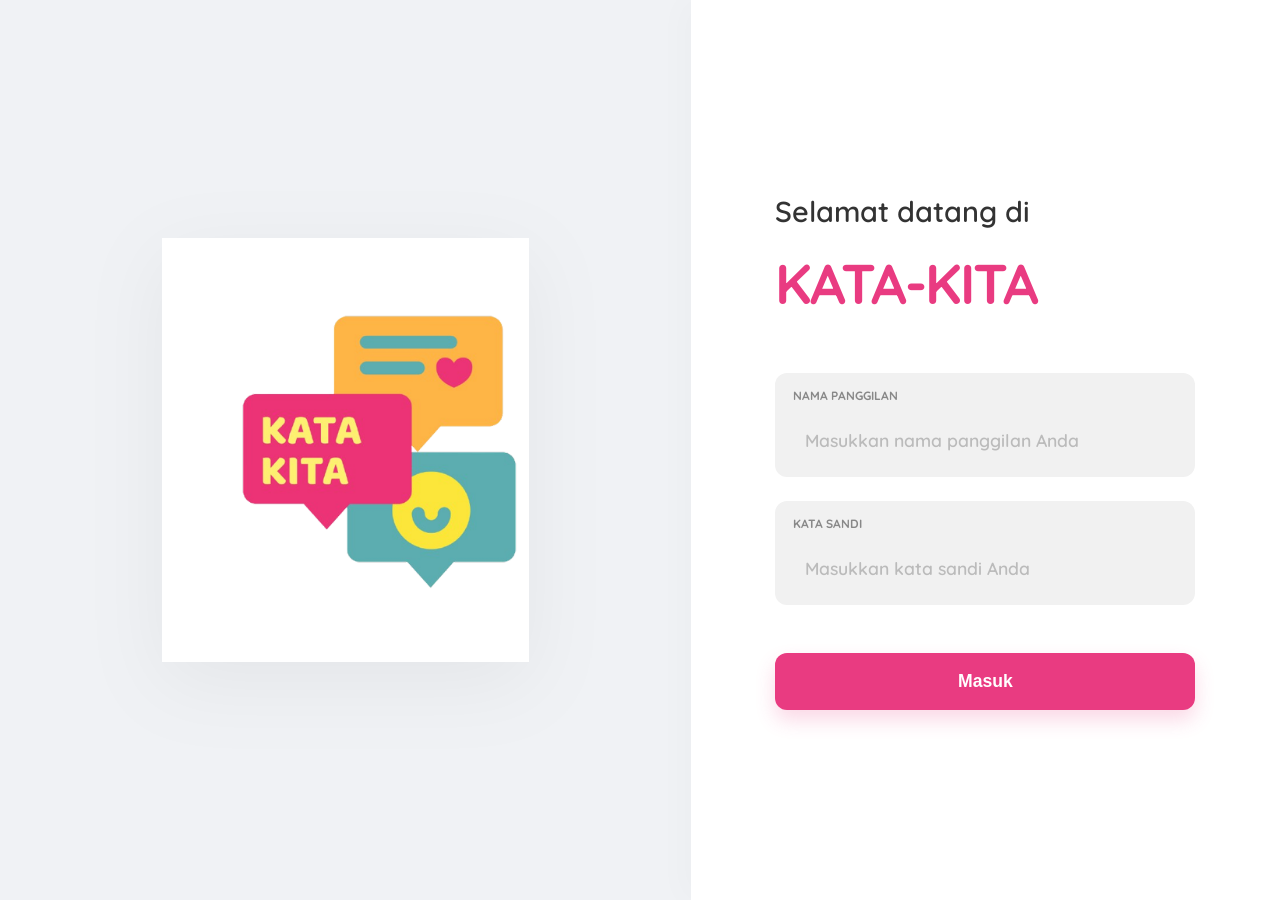
==== index.html @ 4e247f88 "translate indo english" ====
<!DOCTYPE html>
<html lang="en">

<head>
    <meta charset="UTF-8">
    <meta name="viewport" content="width=device-width, initial-scale=1.0">
    <link rel="stylesheet" href="css/global.css">
    <script src="js/translations.js"></script>
    <script src="js/main.js" defer></script>
    <style>
        body {
            background-color: #f5f5f5;
            display: flex;
            align-items: center;
            justify-content: center;
            min-height: 100vh;
            margin: 0;
            font-family: 'Quicksand', system-ui, -apple-system, sans-serif;
            font-weight: 600;
        }

        .split-container {
            display: flex;
            width: 100%;
            height: 100vh;
            background-color: #f7f8fa;
        }

        /* Left Side Illustration */
        .illustration-side {
            flex: 1.2;
            display: flex;
            align-items: center;
            justify-content: center;
            padding: 40px;
            background-color: #f0f2f5;
        }

        .illustration-side img {
            max-width: 80%;
            height: auto;
            filter: drop-shadow(0 20px 40px rgba(0,0,0,0.05));
        }

        /* Right Side Form */
        .form-side {
            flex: 1;
            background-color: white;
            display: flex;
            align-items: center;
            justify-content: center;
            padding: 40px;
            box-shadow: -10px 0 30px rgba(0,0,0,0.02);
        }

        .login-card {
            width: 100%;
            max-width: 420px;
            text-align: left;
        }

        .welcome-text {
            font-size: 1.8rem;
            color: #333;
            margin-bottom: 8px;
            font-weight: 600;
        }

        .brand-name {
            font-size: 3.5rem;
            color: var(--color-primary);
            font-weight: 900;
            margin-bottom: 48px;
            letter-spacing: -2px;
            text-transform: uppercase;
        }

        /* Google Button */
        .google-btn {
            width: 100%;
            display: flex;
            align-items: center;
            justify-content: center;
            gap: 12px;
            padding: 16px;
            background: white;
            border: 1px solid #e0e0e0;
            border-radius: 12px;
            color: #555;
            font-weight: 600;
            font-size: 1rem;
            cursor: pointer;
            transition: all 0.2s ease;
            box-shadow: 0 2px 4px rgba(0,0,0,0.05);
            margin-bottom: 32px;
        }

        .google-btn:hover {
            background: #fafafa;
            border-color: #ccc;
            transform: translateY(-1px);
            box-shadow: 0 4px 8px rgba(0,0,0,0.08);
        }

        .google-icon {
            width: 20px;
            height: 20px;
        }

        /* Divider */
        .divider {
            display: flex;
            align-items: center;
            gap: 16px;
            margin-bottom: 32px;
            color: #aaa;
            font-size: 0.85rem;
            font-weight: 600;
        }

        .divider::before, .divider::after {
            content: "";
            flex: 1;
            height: 1px;
            background-color: #eee;
        }

        /* Input Styles */
        .input-group {
            margin-bottom: 24px;
            background: #f1f1f1;
            padding: 12px 16px;
            border-radius: 12px;
            display: flex;
            flex-direction: column;
            border: 2px solid transparent;
            transition: all 0.2s ease;
        }

        .input-group:focus-within {
            background: white;
            border-color: var(--color-primary);
            box-shadow: 0 0 0 4px rgba(233, 59, 129, 0.1);
        }

        .input-group label {
            font-size: 0.75rem;
            color: #888;
            font-weight: 700;
            text-transform: uppercase;
            margin-bottom: 4px;
        }

        .input-group input {
            background: transparent;
            border: none;
            outline: none;
            font-size: 1.1rem;
            color: #333;
            font-weight: 600;
            width: 100%;
        }

        .input-group input::placeholder {
            color: #bbb;
        }

        .login-btn {
            width: 100%;
            padding: 18px;
            background-color: var(--color-primary);
            color: white;
            border: none;
            border-radius: 12px;
            font-size: 1.1rem;
            font-weight: 700;
            cursor: pointer;
            transition: all 0.3s ease;
            box-shadow: 0 10px 20px rgba(233, 59, 129, 0.2);
        }

        .login-btn:hover {
            background-color: var(--color-accent);
            transform: translateY(-2px);
            box-shadow: 0 15px 30px rgba(233, 59, 129, 0.3);
        }

        @media (max-width: 900px) {
            .illustration-side {
                display: none;
            }
            .form-side {
                flex: 1;
            }
        }
    </style>
</head>

<body>
    <div class="split-container">
        <!-- Left Side: Illustration -->
        <div class="illustration-side">
            <img src="images/logo-only.png" alt="KATA-KITA Illustration" style="max-width: 60%; height: auto;">
        </div>

        <!-- Right Side: Login Form -->
        <div class="form-side">
            <div class="login-card animate-fade-in">
                <h2 class="welcome-text" data-i18n="login_welcome_to">Welcome to</h2>
                <h1 class="brand-name">KATA-KITA</h1>

                <!-- Manual Nickname Login -->
                <form id="loginForm" style="margin-top: 24px;">
                    <div class="input-group">
                        <label for="username" data-i18n="login_nickname_label">Nickname</label>
                        <input type="text" id="username" placeholder="Enter your nickname" required autocomplete="off" data-i18n="login_nickname_placeholder">
                    </div>
                    <div class="input-group" style="margin-top: 16px;">
                        <label for="password" data-i18n="login_password_label">Password</label>
                        <input type="password" id="password" placeholder="Enter your password" required autocomplete="off" data-i18n="login_password_placeholder">
                    </div>
                    <button type="submit" class="login-btn" style="margin-top: 24px;" data-i18n="login_button">Login</button>
                </form>
            </div>
        </div>
    </div>

    <script>
        document.getElementById('loginForm').addEventListener('submit', (e) => {
            e.preventDefault();
            const username = document.getElementById('username').value.trim();

            if (username.length > 0) {
                // Save user and init points if first time
                localStorage.setItem('katakita_user', username);
                if (!localStorage.getItem('katakita_points')) {
                    localStorage.setItem('katakita_points', '0');
                }

                // Smooth transition
                document.querySelector('.form-side').style.opacity = '0';
                document.querySelector('.form-side').style.transform = 'translateX(20px)';
                
                setTimeout(() => {
                    window.location.href = 'pages/myspace.html';
                }, 400);
            }
        });
    </script>
</body>

</html>
---- css/global.css ----
@import url('https://fonts.googleapis.com/css2?family=Fredoka:wght@300;400;500;600;700&family=Quicksand:wght@300;400;500;600;700&display=swap');

:root {
  /* Dashboard Color Palette - Shared/Constant */
  --color-primary: #E93B81;
  /* Main Pink */
  --font-heading: 'Fredoka', sans-serif;

  --sidebar-width: 260px;
  --header-height: 64px;

  --radius-sm: 8px;
  --radius-md: 16px;
  --radius-lg: 24px;

  --transition-speed: 0.3s;

  /* Mood Tracker Colors (Light Default) */
  --color-mood-bar-bg: #E8F5E9;
  --color-mood-cal-bg: #F3E8FF;
  --color-gauge-track: #EEEEEE;
  --color-calendar-day: #FFFFFF;
}

/* Light Theme (Default) */
[data-theme="light"],
:root:not([data-theme="dark"]) {
  --color-bg-sidebar: #FFFFFF;
  --color-bg-page: #FDFBFC;
  --color-border: #F0F2F5;
  --color-text-main: #2D3748;
  --color-text-muted: #718096;

  /* Additional theme colors for landing/login pages */
  --color-bg-primary: #FFF0F5;
  --color-secondary: #FFE4E1;
  --color-accent: #FFB6C1;

  /* Additional theme colors for components */
  --color-bg-light: #F7FAFC;
  --color-bg-secondary: #F3F0FF;
  --color-input-bg: #FFFFFF;
  --color-card-alt: #F8F7FF;
  --color-white: #FFFFFF;
  --shadow-sm: 0 2px 10px rgba(0, 0, 0, 0.05);
  --shadow-md: 0 4px 20px rgba(0, 0, 0, 0.08);
  --header-bg: rgba(255, 255, 255, 0.9);
  --card-bg: #FFFFFF;
  --color-secondary-brand: #4A154B;
  --color-nav-hover: #FEEFF5;
  --color-nav-active: #FEEDF4;
  --color-icon-hover: #F7FAFC;
}

/* Dark Theme */
[data-theme="dark"] {
  --color-bg-sidebar: #1A202C;
  --color-bg-page: #171923;
  --color-border: #2D3748;
  --color-text-main: #EDF2F7;
  --color-text-muted: #A0AEC0;

  --color-bg-primary: #2D1B24;
  --color-bg-secondary: #2D3748;
  /* Darker secondary for settings */
  --color-input-bg: #1A202C;
  --color-card-alt: #2D3748;
  --color-secondary: #3D2B32;
  --color-accent: #4D3B40;

  --color-bg-light: #2D3748;
  --color-white: #4A5568;
  --shadow-sm: 0 2px 10px rgba(0, 0, 0, 0.3);
  --shadow-md: 0 4px 20px rgba(0, 0, 0, 0.5);
  --header-bg: rgba(26, 32, 44, 0.9);
  --card-bg: #1A202C;
  --color-secondary-brand: #E9D8FD;

  /* Nav Hover states */
  --color-nav-hover: #2D1B24;
  --color-nav-active: #3D2B32;
  --color-icon-hover: #2D3748;

  --color-mood-bar-bg: #1B2E1B;
  --color-mood-cal-bg: #211B2E;
  --color-gauge-track: #2D3748;
  --color-calendar-day: #2D3748;
}


* {
  margin: 0;
  padding: 0;
  box-sizing: border-box;
}

body {
  font-family: 'Quicksand', sans-serif;
  font-weight: 700;
  font-size: 1.15rem;
  background-color: var(--color-bg-page);
  color: var(--color-text-main);
  line-height: 1.5;
  overflow-x: hidden;
}

a {
  text-decoration: none;
  color: inherit;
}

/* Remove global transition that causes flashing on page load */
/* Transitions will be handled by specific components or during theme toggle only */

.card {
  background: var(--card-bg);
  border-radius: var(--radius-md);
  border: 1px solid var(--color-border);
  box-shadow: var(--shadow-sm);
  transition: transform 0.3s ease, box-shadow 0.3s ease, background-color 0.3s ease;
}

/* Dashboard Wrapper */
.dashboard-wrapper {
  display: flex;
  height: 100vh;
  width: 100vw;
}

/* Sidebar */
.sidebar {
  width: var(--sidebar-width);
  background: var(--color-bg-sidebar);
  border-right: 1px solid var(--color-border);
  display: flex;
  flex-direction: column;
  padding: 24px 0;
  z-index: 100;
  box-shadow: 4px 0 24px rgba(0, 0, 0, 0.02);
  /* Soft shadow for depth */
}

/* ... */
.sidebar-logo {
  padding: 8px;
  margin-bottom: 32px;
  display: flex;
  align-items: center;
  justify-content: center;
  background: transparent !important;
  margin-left: 10px;
  margin-right: 10px;
}

.sidebar-logo img {
  width: 100%;
  height: auto;
  max-height: 120px;
  /* Maximum visibility */
  object-fit: contain;
  mix-blend-mode: multiply;
}

[data-theme="dark"] .sidebar-logo {
  background: transparent;
  box-shadow: none;
}

[data-theme="dark"] .sidebar-logo img {
  filter: invert(1) hue-rotate(180deg) brightness(1.2) contrast(1.1);
  mix-blend-mode: normal;
}

.nav-section {
  padding: 0 16px;
  flex-grow: 1;
}

.nav-label {
  display: none;
}

.sidebar-nav {
  list-style: none;
}

.sidebar-nav li {
  margin-bottom: 4px;
}

.sidebar-nav a {
  display: flex;
  align-items: center;
  gap: 12px;
  padding: 12px 14px;
  border-radius: 14px;
  font-size: 0.95rem;
  font-weight: 600;
  color: var(--color-text-muted);
  transition: all 0.2s ease;
  position: relative;
}

.sidebar-nav a::after {
  content: '...';
  position: absolute;
  right: 14px;
  font-size: 1.2rem;
  line-height: 0;
  margin-top: -4px;
  opacity: 0;
  transition: opacity 0.2s ease;
}

.sidebar-nav a:hover::after,
.sidebar-nav a.active::after {
  opacity: 1;
}

.sidebar-nav a:hover {
  background: var(--color-nav-hover);
  color: var(--color-primary);
}

.sidebar-nav a.active {
  background: var(--color-nav-active);
  color: var(--color-primary);
  font-weight: 600;
}

.dot {
  width: 10px;
  height: 10px;
  border-radius: 50%;
  flex-shrink: 0;
}

.dot.green {
  background: #48BB78;
}

.dot.orange {
  background: #ED8936;
}

.dot.purple {
  background: #9F7AEA;
}

.dot.blue {
  background: #4299E1;
}

.dot.pink {
  background: #E93B81;
}

.sidebar-footer {
  padding: 24px 16px 0;
  border-top: 1px solid var(--color-border);
}

/* Main Content Area */
.main-view {
  flex-grow: 1;
  display: flex;
  flex-direction: column;
  height: 100vh;
  overflow-y: auto;
}

/* Top Header */
.top-header {
  height: 80px;
  display: flex;
  align-items: center;
  justify-content: space-between;
  padding: 0 24px;
  border-bottom: 1px solid var(--color-border);
  background: var(--header-bg);
  backdrop-filter: blur(10px);
  position: sticky;
  top: 0;
  z-index: 90;
  transition: background var(--transition-speed) ease, border var(--transition-speed) ease;
}

.header-center {
  flex-grow: 1;
  display: flex;
  justify-content: center;
}

.header-center img {
  height: 40px;
}

.header-right {
  display: flex;
  align-items: center;
  gap: 24px;
}

.header-icons {
  display: flex;
  gap: 8px;
  color: var(--color-text-muted);
}

.header-icons span {
  cursor: pointer;
  font-size: 1.5rem;
  transition: all 0.2s ease;
  display: flex;
  align-items: center;
  justify-content: center;
  width: 48px;
  height: 48px;
  border-radius: 50%;
}

.header-icons span svg {
  width: 24px;
  height: 24px;
}

.header-icons span:hover {
  background: var(--color-icon-hover);
  color: var(--color-primary);
  transform: translateY(-2px);
}

.user-profile {
  display: flex;
  align-items: center;
  gap: 16px;
  cursor: pointer;
  padding: 6px 14px;
  border-radius: 24px;
  transition: all 0.2s ease;
}

.user-profile:hover {
  background: var(--color-icon-hover);
}

.user-profile svg {
  width: 20px;
  height: 20px;
}

.user-info {
  display: flex;
  flex-direction: column;
  align-items: flex-end;
}

.user-name {
  font-size: 1.05rem;
  font-weight: 700;
  color: var(--color-text-main);
  line-height: 1.2;
}

.points-badge {
  display: flex;
  align-items: center;
  gap: 6px;
  font-size: 0.85rem;
  color: var(--color-text-muted);
  margin-top: 4px;
}

.points-badge span:first-child {
  color: #F6AD55;
  /* Yellow star */
}

.profile-avatar {
  width: 44px;
  height: 44px;
  border-radius: 50%;
  background: var(--color-secondary);
  display: flex;
  align-items: center;
  justify-content: center;
  color: white;
  font-size: 1rem;
  border: 1.5px solid white;
  box-shadow: 0 2px 6px rgba(0, 0, 0, 0.05);
  overflow: hidden;
}

.profile-avatar img {
  width: 100%;
  height: 100%;
  object-fit: cover;
}

/* Container & Page Layout */
.page-container,
.container {
  padding: 24px;
  max-width: 1100px;
  margin: 0 auto;
  width: 100%;
}

.animate-fade-in {
  animation: none !important;
  opacity: 1 !important;
  transform: none !important;
}

@keyframes fadeIn {
  from {
    opacity: 0;
    transform: translateY(10px);
  }

  to {
    opacity: 1;
    transform: translateY(0);
  }
}

/* Common Card */
.card {
  background: var(--card-bg);
  border-radius: var(--radius-md);
  padding: 24px;
  box-shadow: var(--shadow-sm);
  border: 1px solid var(--color-border);
  transition: background var(--transition-speed) ease, border var(--transition-speed) ease, box-shadow var(--transition-speed) ease;
}

/* FAB */
.fab {
  position: fixed;
  bottom: 32px;
  right: 32px;
  width: 64px;
  height: 64px;
  background: var(--color-primary);
  color: white;
  border-radius: 50%;
  border: none;
  cursor: pointer;
  box-shadow: 0 8px 32px rgba(233, 59, 129, 0.3);
  display: flex;
  align-items: center;
  justify-content: center;
  z-index: 200;
  transition: all 0.3s cubic-bezier(0.175, 0.885, 0.32, 1.275);
}

.fab:hover {
  transform: scale(1.1) rotate(5deg);
  box-shadow: 0 10px 25px rgba(233, 59, 129, 0.3);
  border: 2px solid rgba(255, 255, 255, 0.3);
}

/* Responsive */
@media (max-width: 1024px) {
  :root {
    --sidebar-width: 80px;
  }

  .nav-label,
  .sidebar-nav span,
  .user-name {
    display: none;
  }

  .sidebar-logo {
    padding: 0;
    display: flex;
    justify-content: center;
  }
}

/* Legacy Navbar Rules for Non-Dashboard Pages (Backwards Compatibility) */

/* Helper Text Classes */
.text-primary {
  color: var(--color-primary);
}

.text-secondary {
  color: var(--color-secondary-brand);
}

.text-muted {
  color: var(--color-text-muted);
}

.emoji-large {
  font-size: 1.8rem;
}

/* Header Formatting */
.header-title {
  font-family: var(--font-heading);
  font-size: 1.5rem;
  font-weight: 700;
  display: flex;
  align-items: center;
  gap: 8px;
}

/* Modals */
.modal {
  display: none;
  position: fixed;
  top: 0;
  left: 0;
  width: 100%;
  height: 100%;
  background: rgba(0, 0, 0, 0.5);
  z-index: 1000;
  justify-content: center;
  align-items: center;
}

.modal-content {
  width: 90%;
  max-width: 500px;
  position: relative;
  border-radius: var(--radius-lg);
  padding: 32px;
}

.modal-title {
  font-family: var(--font-heading);
  margin-bottom: 8px;
  color: var(--color-text-main);
}

.modal-subtitle {
  color: var(--color-text-muted);
  font-size: 0.9rem;
  margin-bottom: 20px;
}

/* Form Styles */
.compose-form {
  margin-top: 20px;
}

.input-group {
  margin-bottom: 20px;
  display: flex;
  flex-direction: column;
  gap: 8px;
}

.input-group label {
  font-weight: 600;
  font-size: 0.85rem;
  color: var(--color-text-main);
}

.input-group select,
.input-group input,
.input-group textarea {
  width: 100%;
  padding: 12px;
  border-radius: 12px;
  border: 1px solid var(--color-border);
  background: var(--color-bg-light);
  color: var(--color-text-main);
  font-family: inherit;
  transition: border-color 0.2s ease, background var(--transition-speed) ease, color var(--transition-speed) ease;
}

.input-group select:focus,
.input-group input:focus,
.input-group textarea:focus {
  outline: none;
  border-color: var(--color-primary);
}

.input-group textarea {
  resize: vertical;
  min-height: 100px;
}

.modal-actions {
  display: flex;
  gap: 12px;
  justify-content: flex-end;
  margin-top: 24px;
}

.btn {
  padding: 10px 24px;
  border-radius: 20px;
  font-weight: 600;
  cursor: pointer;
  transition: all 0.2s ease;
  font-family: inherit;
  border: none;
}

.btn-primary {
  background: var(--color-primary);
  color: white;
}

.btn-primary:hover {
  background: #D53272;
}

.btn-secondary {
  background: var(--card-bg);
  border: 1px solid var(--color-border);
  color: var(--color-text-main);
}

.btn-secondary:hover {
  background: var(--color-bg-light);
}

/* Theme Toggle Specifics */
.theme-toggle-btn .sun-icon {
  display: none;
}

.theme-toggle-btn .moon-icon {
  display: block;
}

[data-theme="dark"] .theme-toggle-btn .sun-icon {
  display: block;
}

[data-theme="dark"] .theme-toggle-btn .moon-icon {
  display: none;
}

[data-theme="dark"] .theme-toggle-btn {
  color: #F6AD55;
}

/* Custom Modal Popup */
.custom-modal-overlay {
  position: fixed;
  top: 0;
  left: 0;
  width: 100%;
  height: 100%;
  background: rgba(0, 0, 0, 0.4);
  backdrop-filter: blur(4px);
  display: flex;
  align-items: center;
  justify-content: center;
  z-index: 1000;
  opacity: 0;
  visibility: hidden;
  transition: all 0.3s ease;
}

.custom-modal-overlay.active {
  opacity: 1;
  visibility: visible;
}

.custom-modal {
  background: var(--color-bg-sidebar);
  width: 90%;
  max-width: 400px;
  padding: 32px;
  border-radius: var(--radius-lg);
  box-shadow: 0 20px 40px rgba(0, 0, 0, 0.2);
  transform: translateY(20px);
  transition: all 0.3s cubic-bezier(0.34, 1.56, 0.64, 1);
  text-align: center;
}

.custom-modal-overlay.active .custom-modal {
  transform: translateY(0);
}

.modal-icon {
  font-size: 3rem;
  margin-bottom: 20px;
  display: block;
}

.modal-title {
  font-size: 1.5rem;
  font-weight: 700;
  color: var(--color-text-main);
  margin-bottom: 12px;
}

.modal-body {
  font-size: 1rem;
  color: var(--color-text-muted);
  line-height: 1.6;
  margin-bottom: 28px;
}

.modal-close-btn {
  background: var(--color-primary);
  color: white;
  border: none;
  padding: 12px 32px;
  border-radius: 12px;
  font-weight: 600;
  cursor: pointer;
  transition: all 0.2s ease;
  width: 100%;
}

.modal-close-btn:hover {
  filter: brightness(1.1);
  transform: translateY(-2px);
  box-shadow: 0 4px 12px rgba(233, 59, 129, 0.3);
}

[data-theme="dark"] .custom-modal {
  border: 1px solid rgba(255, 255, 255, 0.1);
}
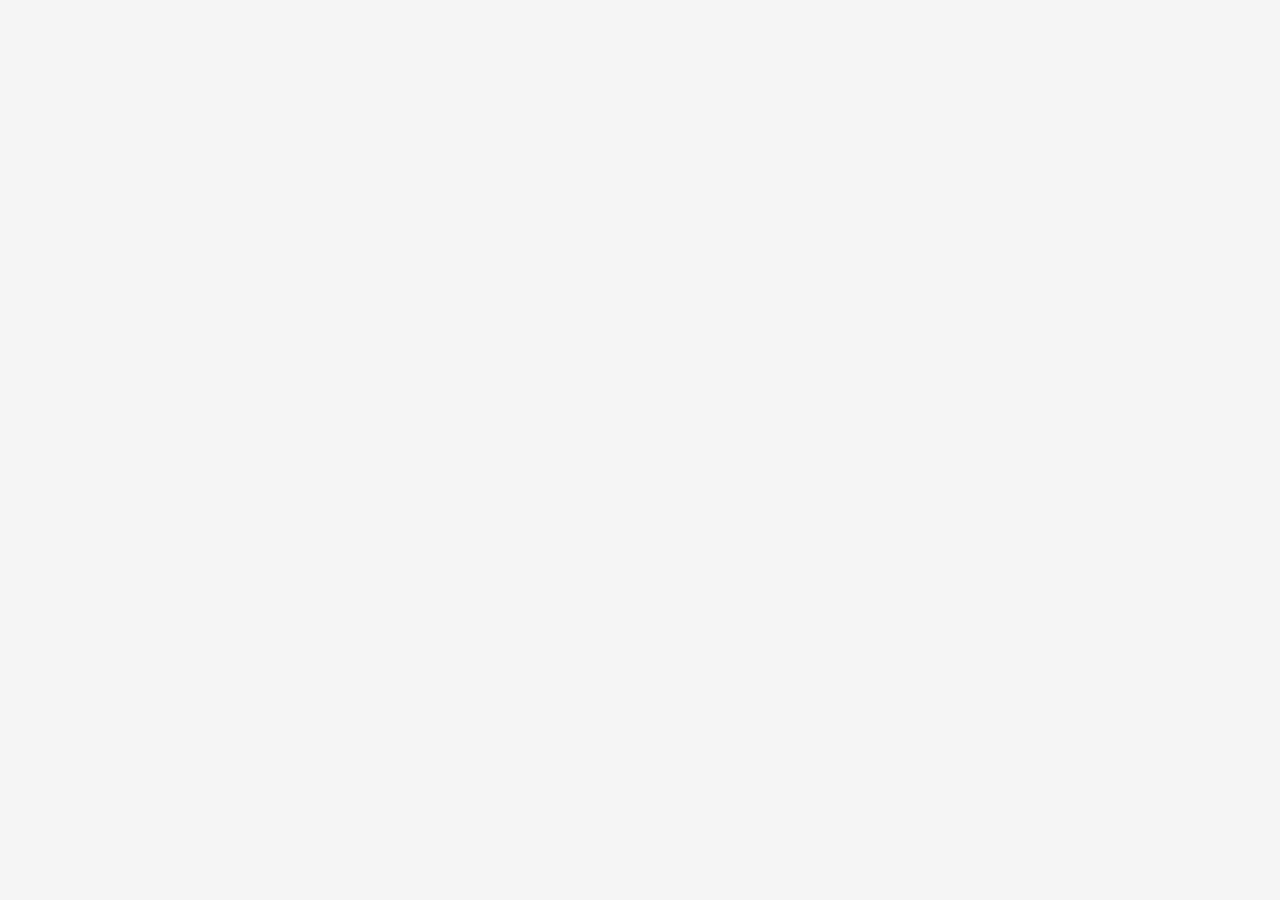
==== commit 0614a5db: "progress2: fix bug language" ====
--- a/index.html
+++ b/index.html
@@ -39,7 +39,7 @@
         .illustration-side img {
             max-width: 80%;
             height: auto;
-            filter: drop-shadow(0 20px 40px rgba(0,0,0,0.05));
+            filter: drop-shadow(0 20px 40px rgba(0, 0, 0, 0.05));
         }
 
         /* Right Side Form */
@@ -50,7 +50,7 @@
             align-items: center;
             justify-content: center;
             padding: 40px;
-            box-shadow: -10px 0 30px rgba(0,0,0,0.02);
+            box-shadow: -10px 0 30px rgba(0, 0, 0, 0.02);
         }
 
         .login-card {
@@ -91,7 +91,7 @@
             font-size: 1rem;
             cursor: pointer;
             transition: all 0.2s ease;
-            box-shadow: 0 2px 4px rgba(0,0,0,0.05);
+            box-shadow: 0 2px 4px rgba(0, 0, 0, 0.05);
             margin-bottom: 32px;
         }
 
@@ -99,7 +99,7 @@
             background: #fafafa;
             border-color: #ccc;
             transform: translateY(-1px);
-            box-shadow: 0 4px 8px rgba(0,0,0,0.08);
+            box-shadow: 0 4px 8px rgba(0, 0, 0, 0.08);
         }
 
         .google-icon {
@@ -118,7 +118,8 @@
             font-weight: 600;
         }
 
-        .divider::before, .divider::after {
+        .divider::before,
+        .divider::after {
             content: "";
             flex: 1;
             height: 1px;
@@ -189,11 +190,19 @@
             .illustration-side {
                 display: none;
             }
+
             .form-side {
                 flex: 1;
             }
         }
     </style>
+
+    <script>
+        const theme = localStorage.getItem('katakita_theme') || 'light';
+        document.documentElement.setAttribute('data-theme', theme);
+        const lang = localStorage.getItem('katakita_language') || 'id';
+        if (lang !== 'en') { document.write('<style id="lang-hide">body { visibility: hidden; }</style>'); }
+    </script>
 </head>
 
 <body>
@@ -213,13 +222,16 @@
                 <form id="loginForm" style="margin-top: 24px;">
                     <div class="input-group">
                         <label for="username" data-i18n="login_nickname_label">Nickname</label>
-                        <input type="text" id="username" placeholder="Enter your nickname" required autocomplete="off" data-i18n="login_nickname_placeholder">
+                        <input type="text" id="username" placeholder="Enter your nickname" required autocomplete="off"
+                            data-i18n="login_nickname_placeholder">
                     </div>
                     <div class="input-group" style="margin-top: 16px;">
                         <label for="password" data-i18n="login_password_label">Password</label>
-                        <input type="password" id="password" placeholder="Enter your password" required autocomplete="off" data-i18n="login_password_placeholder">
+                        <input type="password" id="password" placeholder="Enter your password" required
+                            autocomplete="off" data-i18n="login_password_placeholder">
                     </div>
-                    <button type="submit" class="login-btn" style="margin-top: 24px;" data-i18n="login_button">Login</button>
+                    <button type="submit" class="login-btn" style="margin-top: 24px;"
+                        data-i18n="login_button">Login</button>
                 </form>
             </div>
         </div>
@@ -240,7 +252,7 @@
                 // Smooth transition
                 document.querySelector('.form-side').style.opacity = '0';
                 document.querySelector('.form-side').style.transform = 'translateX(20px)';
-                
+
                 setTimeout(() => {
                     window.location.href = 'pages/myspace.html';
                 }, 400);
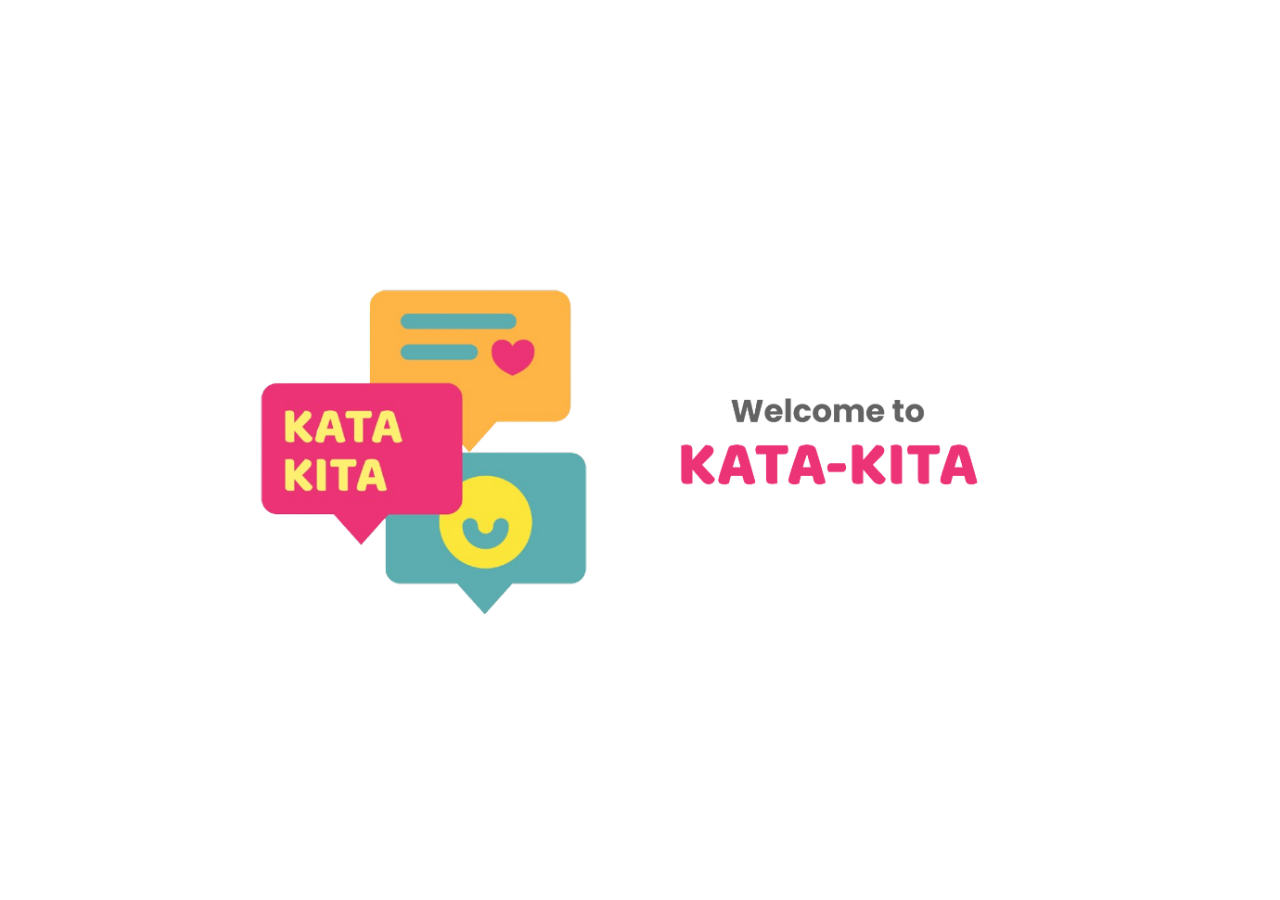
==== commit ef08857d: "edit colorfull and log in page" ====
--- a/index.html
+++ b/index.html
@@ -195,6 +195,49 @@
                 flex: 1;
             }
         }
+
+        /* Splash Screen Styling */
+        .splash-screen {
+            position: fixed;
+            top: 0;
+            left: 0;
+            width: 100vw;
+            height: 100vh;
+            background-color: #ffffff;
+            display: flex;
+            align-items: center;
+            justify-content: center;
+            z-index: 9999;
+            transition: opacity 0.8s cubic-bezier(0.25, 1, 0.5, 1), visibility 0.8s cubic-bezier(0.25, 1, 0.5, 1);
+            opacity: 1;
+            visibility: visible;
+        }
+
+        .splash-screen.fade-out {
+            opacity: 0;
+            visibility: hidden;
+        }
+
+        .splash-logo {
+            max-width: min(950px, 95%);
+            max-height: 90vh;
+            width: auto;
+            height: auto;
+            object-fit: contain;
+            opacity: 0;
+            animation: splashEntrance 1.6s cubic-bezier(0.25, 1, 0.5, 1) forwards;
+        }
+
+        @keyframes splashEntrance {
+            0% {
+                transform: scale(0.96) translateY(5px);
+                opacity: 0;
+            }
+            100% {
+                transform: scale(1) translateY(0);
+                opacity: 1;
+            }
+        }
     </style>
 
     <script>
@@ -206,6 +249,11 @@
 </head>
 
 <body>
+    <!-- Fullscreen opening Splash Screen -->
+    <div id="splashScreen" class="splash-screen">
+        <img src="images/brand-logo.png" alt="KATA-KITA Welcome Logo" class="splash-logo">
+    </div>
+
     <div class="split-container">
         <!-- Left Side: Illustration -->
         <div class="illustration-side">
@@ -238,6 +286,19 @@
     </div>
 
     <script>
+        // Splash Screen fade out logic
+        window.addEventListener('DOMContentLoaded', () => {
+            const splash = document.getElementById('splashScreen');
+            if (splash) {
+                setTimeout(() => {
+                    splash.classList.add('fade-out');
+                    setTimeout(() => {
+                        splash.remove();
+                    }, 800);
+                }, 2200); // 2.2 seconds show time
+            }
+        });
+
         document.getElementById('loginForm').addEventListener('submit', (e) => {
             e.preventDefault();
             const username = document.getElementById('username').value.trim();
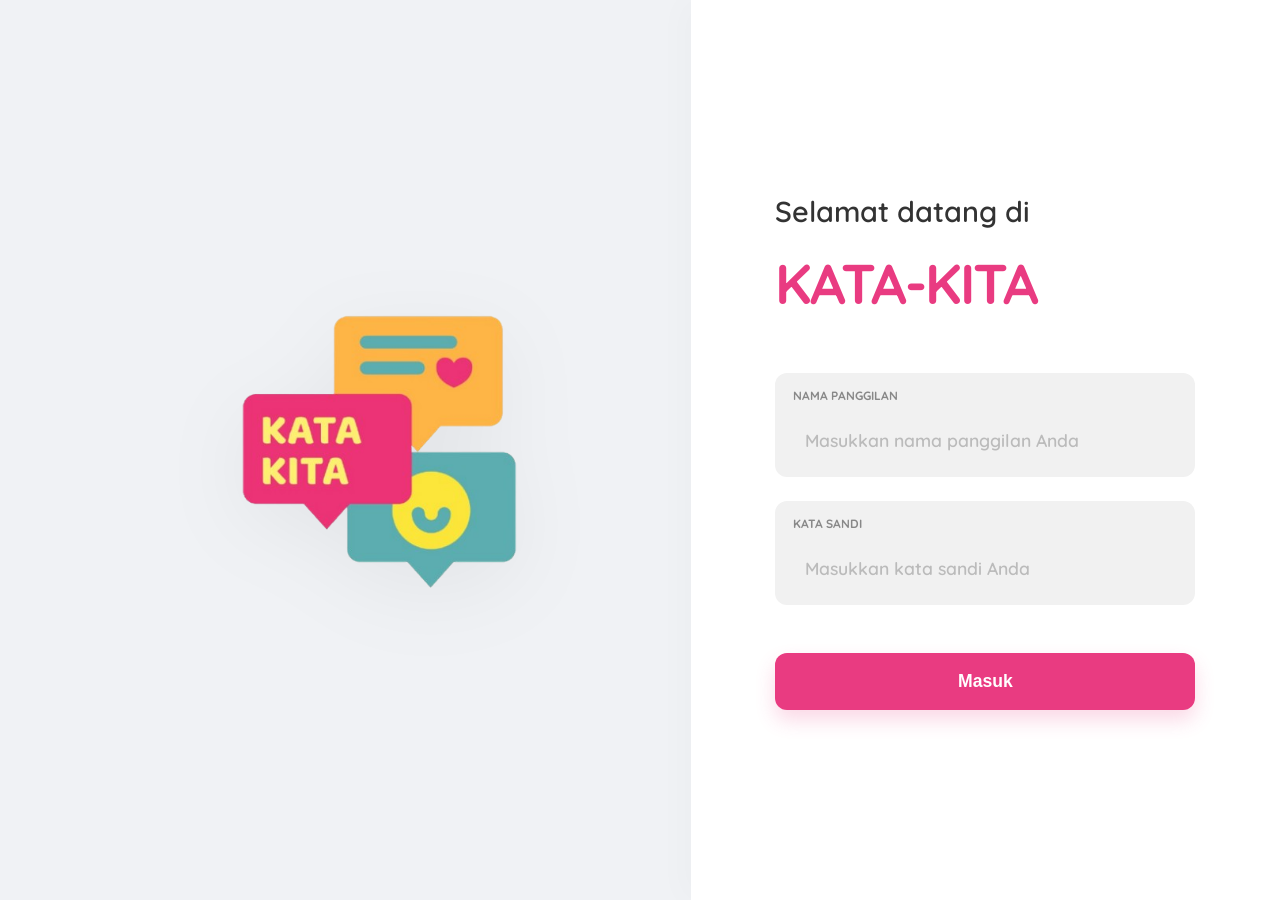
==== commit d5f9ecd6: "progress4: add app script API" ====
--- a/index.html
+++ b/index.html
@@ -6,6 +6,7 @@
     <meta name="viewport" content="width=device-width, initial-scale=1.0">
     <link rel="stylesheet" href="css/global.css">
     <script src="js/translations.js"></script>
+    <script src="js/api.js"></script>
     <script src="js/main.js" defer></script>
     <style>
         body {
@@ -195,49 +196,6 @@
                 flex: 1;
             }
         }
-
-        /* Splash Screen Styling */
-        .splash-screen {
-            position: fixed;
-            top: 0;
-            left: 0;
-            width: 100vw;
-            height: 100vh;
-            background-color: #ffffff;
-            display: flex;
-            align-items: center;
-            justify-content: center;
-            z-index: 9999;
-            transition: opacity 0.8s cubic-bezier(0.25, 1, 0.5, 1), visibility 0.8s cubic-bezier(0.25, 1, 0.5, 1);
-            opacity: 1;
-            visibility: visible;
-        }
-
-        .splash-screen.fade-out {
-            opacity: 0;
-            visibility: hidden;
-        }
-
-        .splash-logo {
-            max-width: min(950px, 95%);
-            max-height: 90vh;
-            width: auto;
-            height: auto;
-            object-fit: contain;
-            opacity: 0;
-            animation: splashEntrance 1.6s cubic-bezier(0.25, 1, 0.5, 1) forwards;
-        }
-
-        @keyframes splashEntrance {
-            0% {
-                transform: scale(0.96) translateY(5px);
-                opacity: 0;
-            }
-            100% {
-                transform: scale(1) translateY(0);
-                opacity: 1;
-            }
-        }
     </style>
 
     <script>
@@ -249,11 +207,6 @@
 </head>
 
 <body>
-    <!-- Fullscreen opening Splash Screen -->
-    <div id="splashScreen" class="splash-screen">
-        <img src="images/brand-logo.png" alt="KATA-KITA Welcome Logo" class="splash-logo">
-    </div>
-
     <div class="split-container">
         <!-- Left Side: Illustration -->
         <div class="illustration-side">
@@ -286,37 +239,49 @@
     </div>
 
     <script>
-        // Splash Screen fade out logic
-        window.addEventListener('DOMContentLoaded', () => {
-            const splash = document.getElementById('splashScreen');
-            if (splash) {
-                setTimeout(() => {
-                    splash.classList.add('fade-out');
-                    setTimeout(() => {
-                        splash.remove();
-                    }, 800);
-                }, 2200); // 2.2 seconds show time
-            }
-        });
-
-        document.getElementById('loginForm').addEventListener('submit', (e) => {
+        document.getElementById('loginForm').addEventListener('submit', async (e) => {
             e.preventDefault();
             const username = document.getElementById('username').value.trim();
-
-            if (username.length > 0) {
-                // Save user and init points if first time
-                localStorage.setItem('katakita_user', username);
-                if (!localStorage.getItem('katakita_points')) {
-                    localStorage.setItem('katakita_points', '0');
+            const password = document.getElementById('password').value;
+            const loginBtn = document.querySelector('.login-btn');
+            const originalText = loginBtn.textContent;
+
+            if (username.length > 0 && password.length > 0) {
+                loginBtn.disabled = true;
+                loginBtn.textContent = 'Logging in...';
+                
+                try {
+                    // Verify with backend
+                    const response = await KatakitaAPI.request('login', { username, password });
+                    
+                    if (response.result === 'success') {
+                        const user = response.user;
+                        // Save user data to local storage
+                        localStorage.setItem('katakita_user', user.username);
+                        localStorage.setItem('katakita_avatar', user.avatar || 'avatar1');
+                        localStorage.setItem('katakita_theme', user.theme || 'light');
+                        localStorage.setItem('katakita_language', user.language || 'id');
+                        localStorage.setItem('katakita_notif_push', user.notification == 1);
+                        localStorage.setItem('katakita_points', user.points || 0);
+
+                        // Smooth transition
+                        document.querySelector('.form-side').style.opacity = '0';
+                        document.querySelector('.form-side').style.transform = 'translateX(20px)';
+
+                        setTimeout(() => {
+                            window.location.href = 'pages/myspace.html';
+                        }, 400);
+                    } else {
+                        alert(response.message || "Login failed. Check username and password.");
+                        loginBtn.disabled = false;
+                        loginBtn.textContent = originalText;
+                    }
+                } catch (error) {
+                    console.error(error);
+                    alert("Network error. Please configure the Apps Script URL in js/api.js first.");
+                    loginBtn.disabled = false;
+                    loginBtn.textContent = originalText;
                 }
-
-                // Smooth transition
-                document.querySelector('.form-side').style.opacity = '0';
-                document.querySelector('.form-side').style.transform = 'translateX(20px)';
-
-                setTimeout(() => {
-                    window.location.href = 'pages/myspace.html';
-                }, 400);
             }
         });
     </script>
--- a/css/global.css
+++ b/css/global.css
@@ -104,6 +104,11 @@
   overflow-x: hidden;
 }
 
+.username-pink {
+  color: var(--color-primary);
+  font-weight: 700;
+}
+
 a {
   text-decoration: none;
   color: inherit;
@@ -199,22 +204,6 @@
   color: var(--color-text-muted);
   transition: all 0.2s ease;
   position: relative;
-}
-
-.sidebar-nav a::after {
-  content: '...';
-  position: absolute;
-  right: 14px;
-  font-size: 1.2rem;
-  line-height: 0;
-  margin-top: -4px;
-  opacity: 0;
-  transition: opacity 0.2s ease;
-}
-
-.sidebar-nav a:hover::after,
-.sidebar-nav a.active::after {
-  opacity: 1;
 }
 
 .sidebar-nav a:hover {
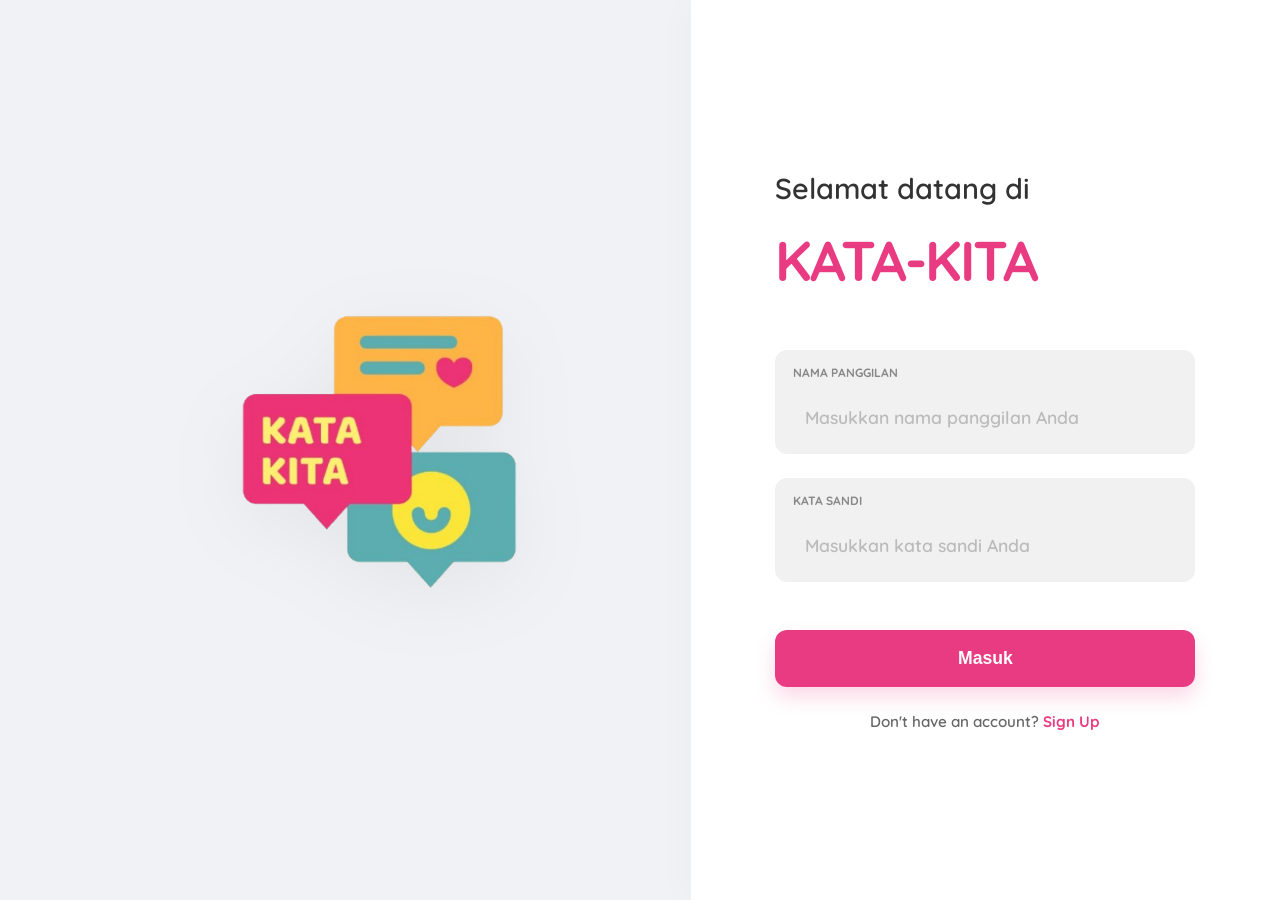
==== commit 073244f8: "progress4: add sign up option" ====
--- a/index.html
+++ b/index.html
@@ -233,6 +233,11 @@
                     </div>
                     <button type="submit" class="login-btn" style="margin-top: 24px;"
                         data-i18n="login_button">Login</button>
+                    
+                    <div class="link-text" style="text-align: center; margin-top: 24px; font-size: 0.95rem; color: #666;">
+                        <span data-i18n="login_no_account">Don't have an account?</span> 
+                        <a href="pages/signup.html" style="color: var(--color-primary); font-weight: 700; text-decoration: none;" data-i18n="login_signup_link">Sign Up</a>
+                    </div>
                 </form>
             </div>
         </div>
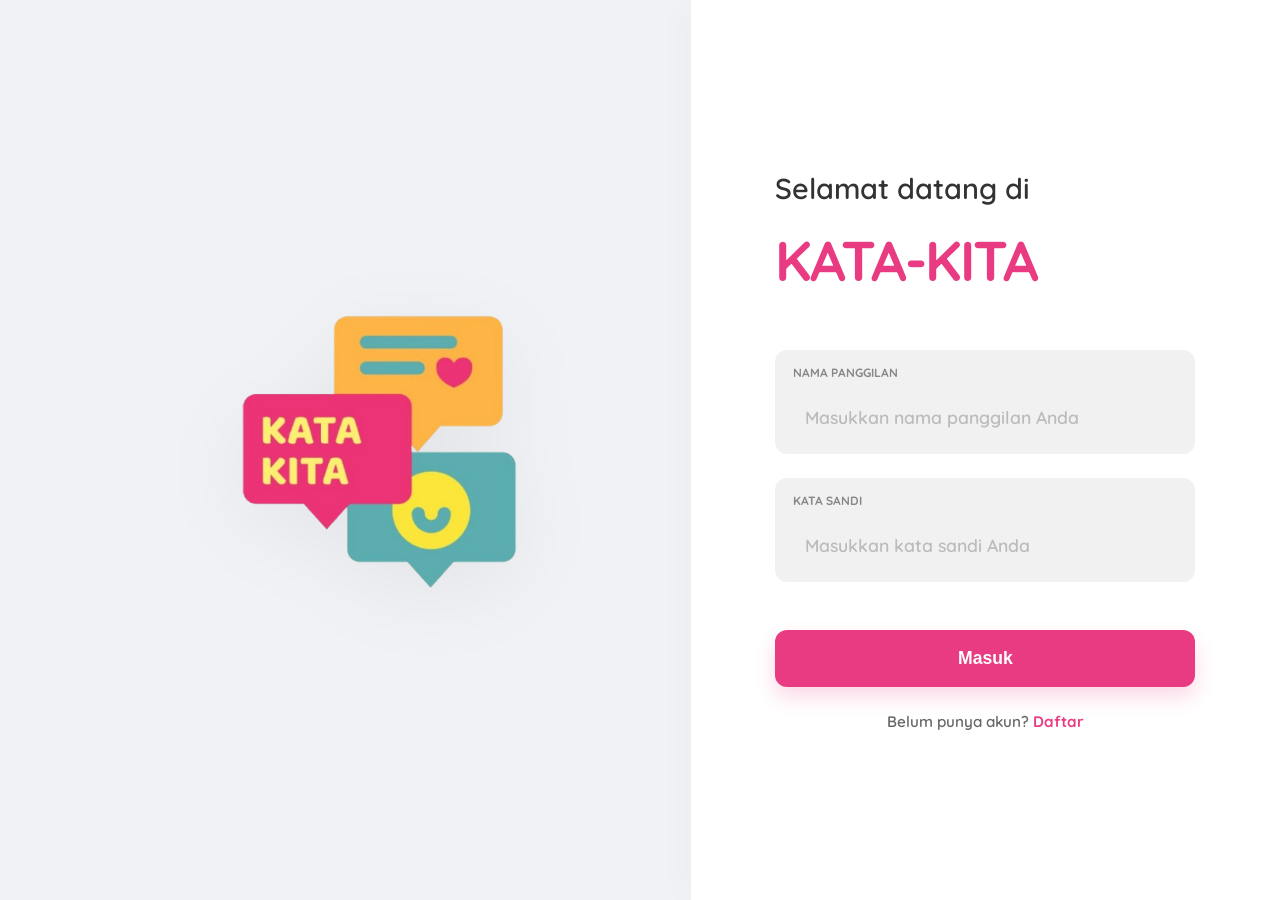
==== commit 328cd7e0: "progress4: add animation for sign up button" ====
--- a/index.html
+++ b/index.html
@@ -4,6 +4,7 @@
 <head>
     <meta charset="UTF-8">
     <meta name="viewport" content="width=device-width, initial-scale=1.0">
+    <title>KATA-KITA - Sign In</title>
     <link rel="stylesheet" href="css/global.css">
     <script src="js/translations.js"></script>
     <script src="js/api.js"></script>
@@ -52,6 +53,7 @@
             justify-content: center;
             padding: 40px;
             box-shadow: -10px 0 30px rgba(0, 0, 0, 0.02);
+            transition: all 0.4s ease;
         }
 
         .login-card {
@@ -185,6 +187,23 @@
             background-color: var(--color-accent);
             transform: translateY(-2px);
             box-shadow: 0 15px 30px rgba(233, 59, 129, 0.3);
+        }
+
+        .link-text {
+            text-align: center;
+            margin-top: 24px;
+            font-size: 0.95rem;
+            color: #666;
+        }
+
+        .link-text a {
+            color: var(--color-primary);
+            font-weight: 700;
+            text-decoration: none;
+        }
+
+        .link-text a:hover {
+            text-decoration: underline;
         }
 
         @media (max-width: 900px) {
@@ -233,10 +252,10 @@
                     </div>
                     <button type="submit" class="login-btn" style="margin-top: 24px;"
                         data-i18n="login_button">Login</button>
-                    
-                    <div class="link-text" style="text-align: center; margin-top: 24px; font-size: 0.95rem; color: #666;">
-                        <span data-i18n="login_no_account">Don't have an account?</span> 
-                        <a href="pages/signup.html" style="color: var(--color-primary); font-weight: 700; text-decoration: none;" data-i18n="login_signup_link">Sign Up</a>
+
+                    <div class="link-text">
+                        <span data-i18n="login_no_account">Don't have an account?</span>
+                        <a href="pages/signup.html" data-i18n="login_signup_link">Sign Up</a>
                     </div>
                 </form>
             </div>
@@ -254,11 +273,11 @@
             if (username.length > 0 && password.length > 0) {
                 loginBtn.disabled = true;
                 loginBtn.textContent = 'Logging in...';
-                
+
                 try {
                     // Verify with backend
                     const response = await KatakitaAPI.request('login', { username, password });
-                    
+
                     if (response.result === 'success') {
                         const user = response.user;
                         // Save user data to local storage
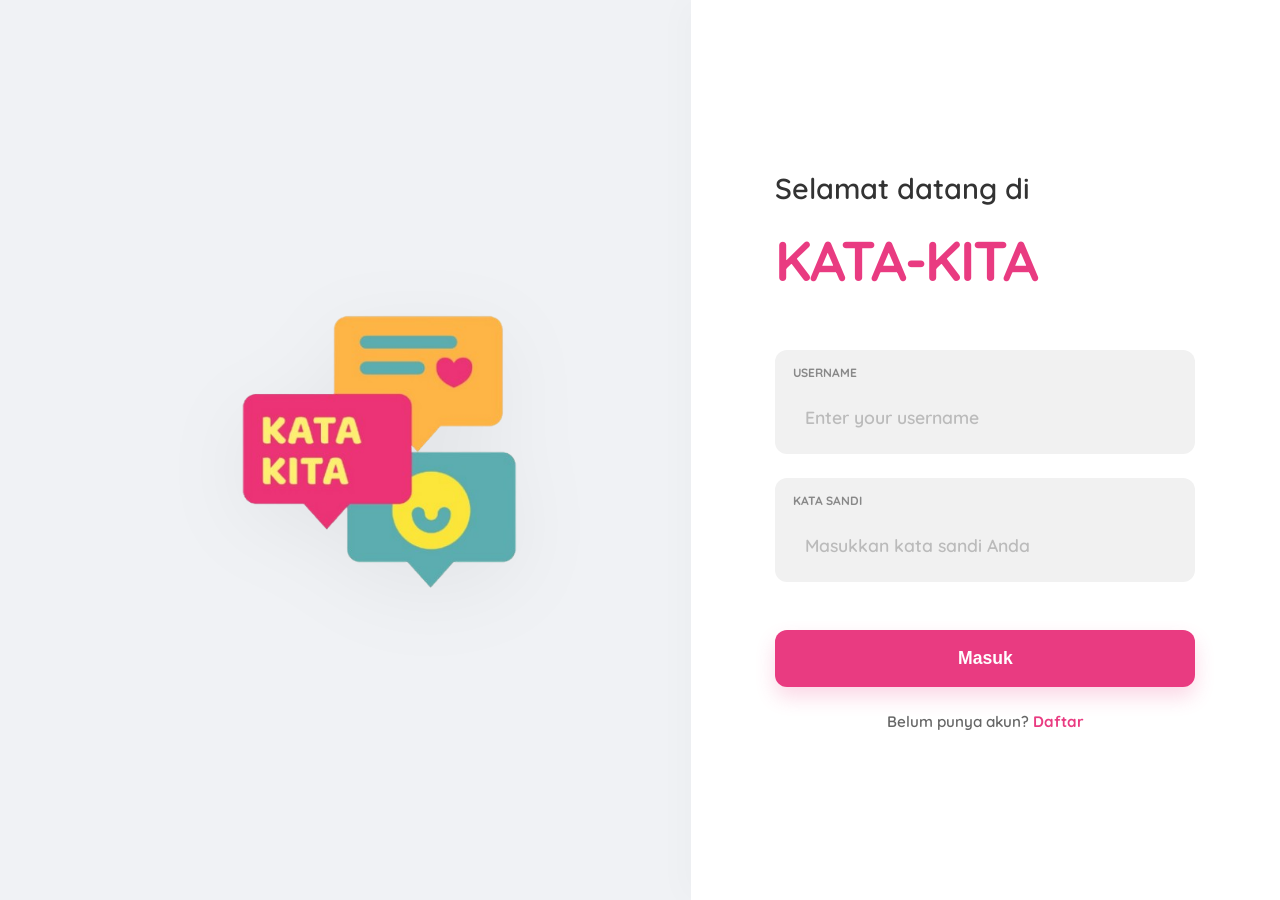
==== commit 13dba1f7: "progress4: change data label from nickname to username" ====
--- a/index.html
+++ b/index.html
@@ -238,12 +238,12 @@
                 <h2 class="welcome-text" data-i18n="login_welcome_to">Welcome to</h2>
                 <h1 class="brand-name">KATA-KITA</h1>
 
-                <!-- Manual Nickname Login -->
+                <!-- Manual Username Login -->
                 <form id="loginForm" style="margin-top: 24px;">
                     <div class="input-group">
-                        <label for="username" data-i18n="login_nickname_label">Nickname</label>
-                        <input type="text" id="username" placeholder="Enter your nickname" required autocomplete="off"
-                            data-i18n="login_nickname_placeholder">
+                        <label for="username" data-i18n="login_username_label">Username</label>
+                        <input type="text" id="username" placeholder="Enter your username" required autocomplete="off"
+                            data-i18n="login_username_placeholder">
                     </div>
                     <div class="input-group" style="margin-top: 16px;">
                         <label for="password" data-i18n="login_password_label">Password</label>
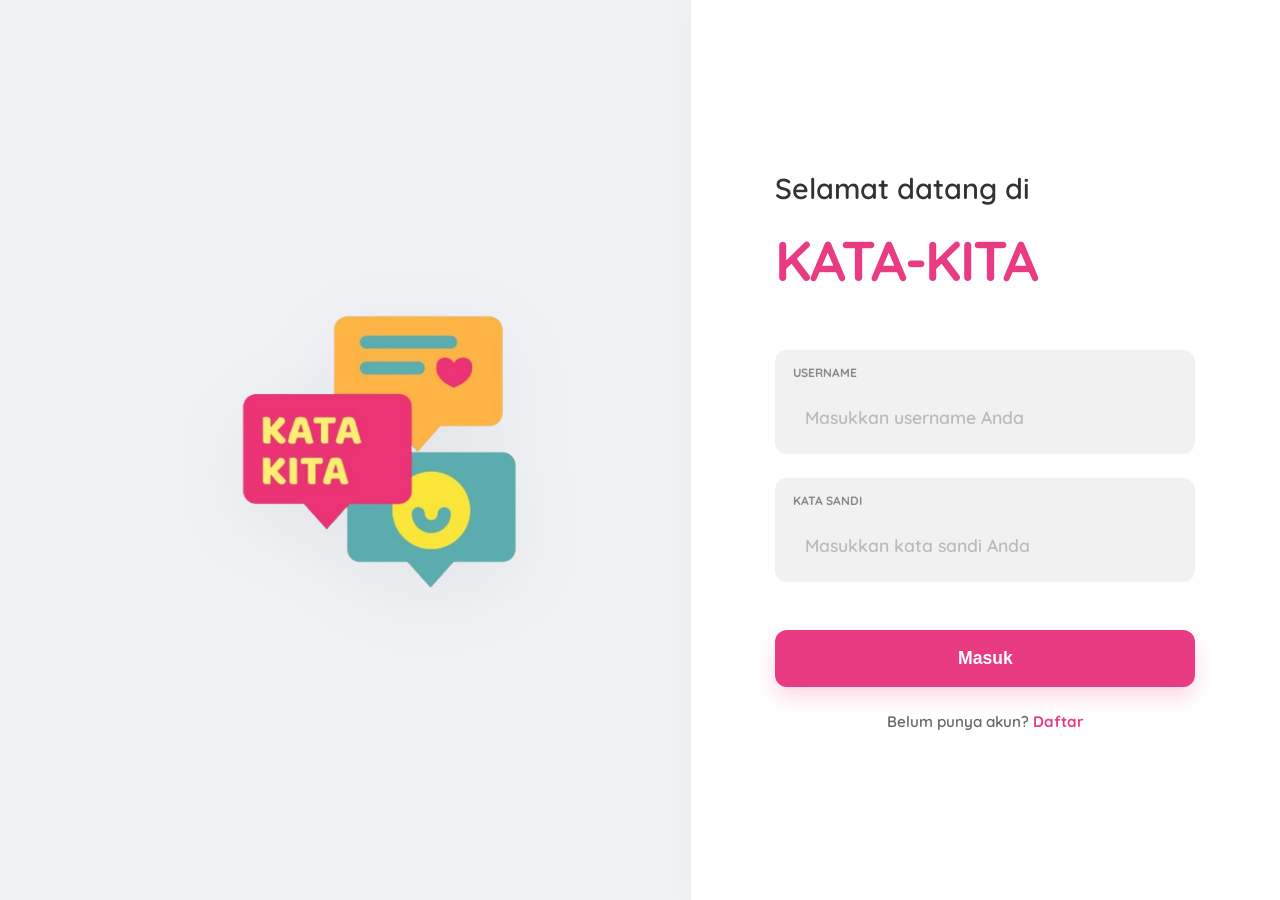
==== commit 4a23c9d9: "progress4: fix bug display name" ====
--- a/index.html
+++ b/index.html
@@ -282,6 +282,7 @@
                         const user = response.user;
                         // Save user data to local storage
                         localStorage.setItem('katakita_user', user.username);
+                        localStorage.setItem('katakita_display_name', user.display_name || 'Anonymous');
                         localStorage.setItem('katakita_avatar', user.avatar || 'avatar1');
                         localStorage.setItem('katakita_theme', user.theme || 'light');
                         localStorage.setItem('katakita_language', user.language || 'id');
